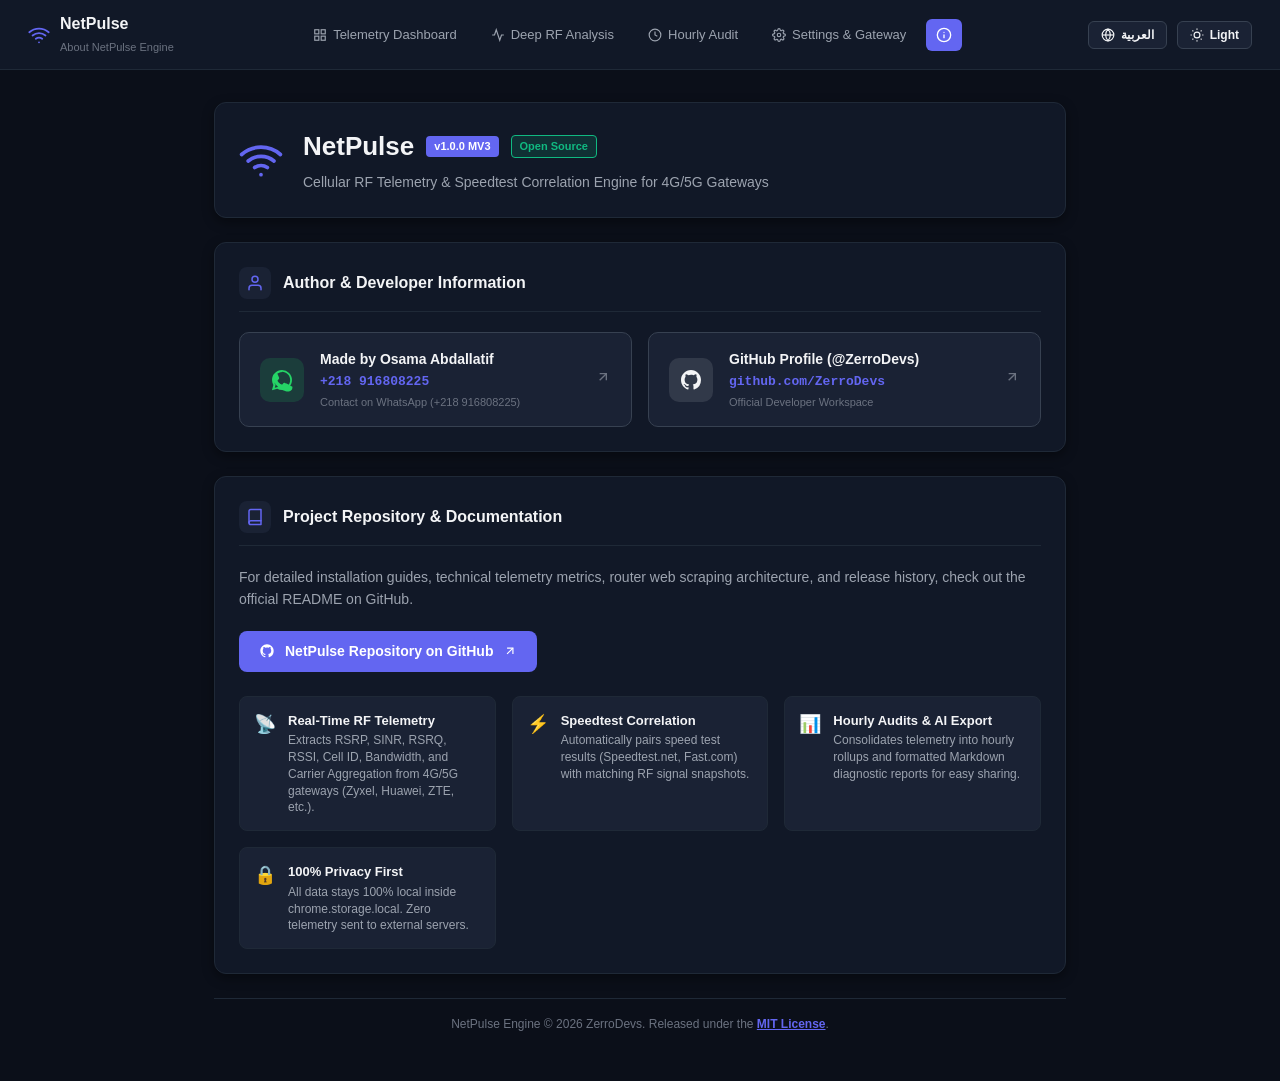
==== about/about.html @ 339d93a8 "feat: add documentation site, extension UI views, and update README" ====
<!DOCTYPE html>
<html lang="en" dir="ltr" data-theme="dark">
<head>
  <meta charset="UTF-8">
  <meta name="viewport" content="width=device-width, initial-scale=1.0">
  <title>NetPulse - About &amp; Developer Info</title>
  <link rel="stylesheet" href="about.css">
</head>
<body>
  <div class="app-layout">
    <!-- Top Navigation Bar -->
    <header class="topbar">
      <div class="topbar-left">
        <div class="topbar-brand">
          <svg class="brand-svg" viewBox="0 0 24 24" width="22" height="22" fill="none" stroke="#6366f1" stroke-width="2" stroke-linecap="round" stroke-linejoin="round">
            <path d="M5 12.55a11 11 0 0 1 14.08 0"></path>
            <path d="M1.42 9a16 16 0 0 1 21.16 0"></path>
            <path d="M8.53 16.11a6 6 0 0 1 6.95 0"></path>
            <line x1="12" y1="20" x2="12.01" y2="20"></line>
          </svg>
          <div class="brand-text">
            <span class="brand-title" data-i18n="brand_name">NetPulse</span>
            <span class="brand-sub" data-i18n="about_title">About NetPulse Engine</span>
          </div>
        </div>
      </div>

      <!-- Navigation Links -->
      <nav class="topbar-nav">
        <a href="../dashboard/dashboard.html" class="nav-link">
          <svg viewBox="0 0 24 24" width="14" height="14" fill="none" stroke="currentColor" stroke-width="2">
            <rect x="3" y="3" width="7" height="7"></rect>
            <rect x="14" y="3" width="7" height="7"></rect>
            <rect x="14" y="14" width="7" height="7"></rect>
            <rect x="3" y="14" width="7" height="7"></rect>
          </svg>
          <span data-i18n="nav_dashboard">Telemetry Dashboard</span>
        </a>
        <a href="../analysis/analysis.html" class="nav-link">
          <svg viewBox="0 0 24 24" width="14" height="14" fill="none" stroke="currentColor" stroke-width="2">
            <polyline points="22 12 18 12 15 21 9 3 6 12 2 12"></polyline>
          </svg>
          <span data-i18n="nav_analysis">Deep RF Analysis</span>
        </a>
        <a href="../history/history.html" class="nav-link">
          <svg viewBox="0 0 24 24" width="14" height="14" fill="none" stroke="currentColor" stroke-width="2">
            <circle cx="12" cy="12" r="10"></circle>
            <polyline points="12 6 12 12 16 14"></polyline>
          </svg>
          <span data-i18n="nav_history">Hourly Audit</span>
        </a>
        <a href="../options/options.html" class="nav-link">
          <svg viewBox="0 0 24 24" width="14" height="14" fill="none" stroke="currentColor" stroke-width="2">
            <circle cx="12" cy="12" r="3"></circle>
            <path d="M19.4 15a1.65 1.65 0 0 0 .33 1.82l.06.06a2 2 0 0 1 0 2.83 2 2 0 0 1-2.83 0l-.06-.06a1.65 1.65 0 0 0-1.82-.33 1.65 1.65 0 0 0-1 1.51V21a2 2 0 0 1-2 2 2 2 0 0 1-2-2v-.09A1.65 1.65 0 0 0 9 19.4a1.65 1.65 0 0 0-1.82.33l-.06.06a2 2 0 0 1-2.83 0 2 2 0 0 1 0-2.83l.06-.06a1.65 1.65 0 0 0 .33-1.82 1.65 1.65 0 0 0-1.51-1H3a2 2 0 0 1-2-2 2 2 0 0 1 2-2h.09A1.65 1.65 0 0 0 4.6 9a1.65 1.65 0 0 0-.33-1.82l-.06-.06a2 2 0 0 1 0-2.83 2 2 0 0 1 2.83 0l.06.06a1.65 1.65 0 0 0 1.82.33H9a1.65 1.65 0 0 0 1-1.51V3a2 2 0 0 1 2-2 2 2 0 0 1 2 2v.09a1.65 1.65 0 0 0 1 1.51 1.65 1.65 0 0 0 1.82-.33l.06-.06a2 2 0 0 1 2.83 0 2 2 0 0 1 0 2.83l-.06.06a1.65 1.65 0 0 0-.33 1.82V9a1.65 1.65 0 0 0 1.51 1H21a2 2 0 0 1 2 2 2 2 0 0 1-2 2h-.09a1.65 1.65 0 0 0-1.51 1z"></path>
          </svg>
          <span data-i18n="nav_options">Settings &amp; Gateway</span>
        </a>
        <a href="about.html" class="nav-link nav-link-active nav-link-icon-only" title="About &amp; Developer Info" data-i18n-title="nav_about">
          <svg viewBox="0 0 24 24" width="16" height="16" fill="none" stroke="currentColor" stroke-width="2" stroke-linecap="round" stroke-linejoin="round">
            <circle cx="12" cy="12" r="10"></circle>
            <line x1="12" y1="16" x2="12" y2="12"></line>
            <line x1="12" y1="8" x2="12.01" y2="8"></line>
          </svg>
        </a>
      </nav>

      <div class="topbar-actions">
        <!-- Language Switcher -->
        <button id="btn-lang-toggle" class="btn-toggle-switch" type="button" title="Switch Language / تبديل اللغة">
          <svg viewBox="0 0 24 24" width="14" height="14" fill="none" stroke="currentColor" stroke-width="2">
            <circle cx="12" cy="12" r="10"></circle>
            <line x1="2" y1="12" x2="22" y2="12"></line>
            <path d="M12 2a15.3 15.3 0 0 1 4 10 15.3 15.3 0 0 1-4 10 15.3 15.3 0 0 1-4-10 15.3 15.3 0 0 1 4-10z"></path>
          </svg>
          <span id="lang-toggle-text">العربية</span>
        </button>

        <!-- Theme Toggle -->
        <button id="btn-theme-toggle" class="btn-toggle-switch" type="button" title="Toggle Dark/Light Mode">
          <svg id="theme-icon-sun" viewBox="0 0 24 24" width="14" height="14" fill="none" stroke="currentColor" stroke-width="2">
            <circle cx="12" cy="12" r="5"></circle>
            <line x1="12" y1="1" x2="12" y2="3"></line>
            <line x1="12" y1="21" x2="12.01" y2="23"></line>
            <line x1="4.22" y1="4.22" x2="5.64" y2="5.64"></line>
            <line x1="18.36" y1="18.36" x2="19.78" y2="19.78"></line>
            <line x1="1" y1="12" x2="3" y2="12"></line>
            <line x1="21" y1="12" x2="23" y2="12"></line>
            <line x1="4.22" y1="19.78" x2="5.64" y2="18.36"></line>
            <line x1="18.36" y1="5.64" x2="19.78" y2="4.22"></line>
          </svg>
          <span id="theme-label-text">Light</span>
        </button>
      </div>
    </header>

    <!-- Main Container -->
    <main class="main-content">
      <!-- Hero Header -->
      <div class="about-hero-card">
        <div class="hero-brand-badge">
          <svg class="hero-brand-svg" viewBox="0 0 24 24" width="44" height="44" fill="none" stroke="#6366f1" stroke-width="2" stroke-linecap="round" stroke-linejoin="round">
            <path d="M5 12.55a11 11 0 0 1 14.08 0"></path>
            <path d="M1.42 9a16 16 0 0 1 21.16 0"></path>
            <path d="M8.53 16.11a6 6 0 0 1 6.95 0"></path>
            <line x1="12" y1="20" x2="12.01" y2="20"></line>
          </svg>
          <div class="hero-titles">
            <div class="hero-title-row">
              <h1 class="hero-title" data-i18n="brand_name">NetPulse</h1>
              <span class="version-badge" data-i18n="about_version_badge">v1.0.0 MV3</span>
              <span class="status-badge" data-i18n="about_opensource_badge">Open Source</span>
            </div>
            <p class="hero-subtitle" data-i18n="about_subtitle">Cellular RF Telemetry &amp; Speedtest Correlation Engine for 4G/5G Gateways</p>
          </div>
        </div>
      </div>

      <!-- Author Card Section -->
      <section class="card author-card">
        <div class="card-header">
          <div class="card-header-icon icon-author">
            <svg viewBox="0 0 24 24" width="18" height="18" fill="none" stroke="currentColor" stroke-width="2" stroke-linecap="round" stroke-linejoin="round">
              <path d="M20 21v-2a4 4 0 0 0-4-4H8a4 4 0 0 0-4 4v2"></path>
              <circle cx="12" cy="7" r="4"></circle>
            </svg>
          </div>
          <h2 class="card-title" data-i18n="author_section_title">Author &amp; Developer Information</h2>
        </div>

        <div class="author-details-grid">
          <!-- Made by Osama Abdallatif (Clickable WhatsApp link) -->
          <a href="https://wa.me/218916808225" target="_blank" rel="noopener noreferrer" class="author-tile whatsapp-tile">
            <div class="tile-icon icon-wa">
              <!-- WhatsApp SVG Icon -->
              <svg viewBox="0 0 24 24" width="24" height="24" fill="currentColor">
                <path d="M12.012 2c-5.506 0-9.989 4.478-9.99 9.984 0 1.762.459 3.48 1.332 5.001l-1.416 5.169 5.291-1.387c1.472.802 3.13 1.224 4.78 1.225h.004c5.506 0 9.989-4.478 9.99-9.984 0-2.667-1.038-5.175-2.925-7.062a9.924 9.924 0 0 0-7.056-2.946zm0 1.834c4.498 0 8.156 3.657 8.157 8.154 0 2.181-.849 4.23-2.392 5.772a8.106 8.106 0 0 1-5.765 2.41h-.003c-1.393 0-2.766-.363-3.972-1.05l-.284-.163-2.951.773.787-2.873-.185-.294a8.125 8.125 0 0 1-1.246-4.397c0-4.497 3.659-8.154 8.154-8.154zm4.675 11.758c-.198-.1-.1.171-1.637-.591-.796-.39-1.378-.456-1.959.418-.582.873-.756 1.09-.931 1.09-.174 0-.38-.073-1.077-.374-1.258-.541-2.453-1.616-3.32-2.943-.377-.577-.101-.871.121-1.094.22-.22.488-.57.732-.855.244-.284.325-.487.487-.824.163-.337.082-.631-.041-.876-.123-.245-1.09-2.628-1.493-3.598-.393-.97-.792-.838-1.09-.853-.284-.015-.611-.015-.938-.015-.327 0-.858.123-1.307.612-.449.49-1.714 1.674-1.714 4.08 0 2.406 1.755 4.73 2.001 5.058.245.328 3.456 5.278 8.373 7.4 1.17.505 2.083.807 2.795 1.033 1.174.373 2.242.32 3.088.194.943-.141 2.898-1.185 3.307-2.328.409-1.144.409-2.124.286-2.328-.123-.205-.449-.328-.938-.573z"/>
              </svg>
            </div>
            <div class="tile-info">
              <span class="tile-label" data-i18n="author_made_by">Made by Osama Abdallatif</span>
              <span class="tile-value mono">+218 916808225</span>
              <span class="tile-sub" data-i18n="author_whatsapp">Contact on WhatsApp (+218 916808225)</span>
            </div>
            <div class="tile-action">
              <svg viewBox="0 0 24 24" width="16" height="16" fill="none" stroke="currentColor" stroke-width="2">
                <line x1="7" y1="17" x2="17" y2="7"></line>
                <polyline points="7 7 17 7 17 17"></polyline>
              </svg>
            </div>
          </a>

          <!-- GitHub Profile ZerroDevs -->
          <a href="https://github.com/ZerroDevs" target="_blank" rel="noopener noreferrer" class="author-tile github-tile">
            <div class="tile-icon icon-gh">
              <!-- GitHub SVG Icon -->
              <svg viewBox="0 0 24 24" width="24" height="24" fill="currentColor">
                <path fill-rule="evenodd" clip-rule="evenodd" d="M12 2C6.477 2 2 6.484 2 12.017c0 4.425 2.865 8.18 6.839 9.504.5.092.682-.217.682-.483 0-.237-.008-.868-.013-1.703-2.782.605-3.369-1.343-3.369-1.343-.454-1.158-1.11-1.466-1.11-1.466-.908-.62.069-.608.069-.608 1.003.07 1.53 1.032 1.53 1.032.892 1.53 2.341 1.088 2.91.832.092-.647.35-1.088.636-1.338-2.22-.253-4.555-1.113-4.555-4.951 0-1.093.39-1.988 1.029-2.688-.103-.253-.446-1.272.098-2.65 0 0 .84-.27 2.75 1.026A9.564 9.564 0 0112 6.844c.85.004 1.705.115 2.504.337 1.909-1.296 2.747-1.027 2.747-1.027.546 1.379.202 2.398.1 2.651.64.7 1.028 1.595 1.028 2.688 0 3.848-2.339 4.695-4.566 4.943.359.309.678.92.678 1.855 0 1.338-.012 2.419-.012 2.747 0 .268.18.58.688.482A10.019 10.019 0 0022 12.017C22 6.484 17.522 2 12 2z"/>
              </svg>
            </div>
            <div class="tile-info">
              <span class="tile-label" data-i18n="author_github">GitHub Profile (@ZerroDevs)</span>
              <span class="tile-value mono">github.com/ZerroDevs</span>
              <span class="tile-sub" data-i18n="author_github_sub">Official Developer Workspace</span>
            </div>
            <div class="tile-action">
              <svg viewBox="0 0 24 24" width="16" height="16" fill="none" stroke="currentColor" stroke-width="2">
                <line x1="7" y1="17" x2="17" y2="7"></line>
                <polyline points="7 7 17 7 17 17"></polyline>
              </svg>
            </div>
          </a>
        </div>
      </section>

      <!-- Repository & Extension Description Section -->
      <section class="card repo-card">
        <div class="card-header">
          <div class="card-header-icon icon-repo">
            <svg viewBox="0 0 24 24" width="18" height="18" fill="none" stroke="currentColor" stroke-width="2" stroke-linecap="round" stroke-linejoin="round">
              <path d="M4 19.5A2.5 2.5 0 0 1 6.5 17H20"></path>
              <path d="M6.5 2H20v20H6.5A2.5 2.5 0 0 1 4 19.5v-15A2.5 2.5 0 0 1 6.5 2z"></path>
            </svg>
          </div>
          <h2 class="card-title" data-i18n="repo_section_title">Project Repository &amp; Documentation</h2>
        </div>

        <p class="repo-desc" data-i18n="repo_readme_text">
          For detailed installation guides, technical telemetry metrics, router web scraping architecture, and release history, check out the official README on GitHub.
        </p>

        <!-- Clickable Repository Link Button -->
        <div class="repo-cta-row">
          <a href="https://github.com/ZerroDevs/NetPulse" target="_blank" rel="noopener noreferrer" class="btn btn-primary btn-repo">
            <svg viewBox="0 0 24 24" width="16" height="16" fill="currentColor">
              <path fill-rule="evenodd" clip-rule="evenodd" d="M12 2C6.477 2 2 6.484 2 12.017c0 4.425 2.865 8.18 6.839 9.504.5.092.682-.217.682-.483 0-.237-.008-.868-.013-1.703-2.782.605-3.369-1.343-3.369-1.343-.454-1.158-1.11-1.466-1.11-1.466-.908-.62.069-.608.069-.608 1.003.07 1.53 1.032 1.53 1.032.892 1.53 2.341 1.088 2.91.832.092-.647.35-1.088.636-1.338-2.22-.253-4.555-1.113-4.555-4.951 0-1.093.39-1.988 1.029-2.688-.103-.253-.446-1.272.098-2.65 0 0 .84-.27 2.75 1.026A9.564 9.564 0 0112 6.844c.85.004 1.705.115 2.504.337 1.909-1.296 2.747-1.027 2.747-1.027.546 1.379.202 2.398.1 2.651.64.7 1.028 1.595 1.028 2.688 0 3.848-2.339 4.695-4.566 4.943.359.309.678.92.678 1.855 0 1.338-.012 2.419-.012 2.747 0 .268.18.58.688.482A10.019 10.019 0 0022 12.017C22 6.484 17.522 2 12 2z"/>
            </svg>
            <span data-i18n="repo_link_label">NetPulse Repository on GitHub</span>
            <svg viewBox="0 0 24 24" width="14" height="14" fill="none" stroke="currentColor" stroke-width="2">
              <line x1="7" y1="17" x2="17" y2="7"></line>
              <polyline points="7 7 17 7 17 17"></polyline>
            </svg>
          </a>
        </div>

        <!-- Key Features List -->
        <div class="features-grid">
          <div class="feature-item">
            <span class="feature-icon">📡</span>
            <div class="feature-content">
              <strong data-i18n="feature_rf_title">Real-Time RF Telemetry</strong>
              <p data-i18n="feature_rf_desc">Extracts RSRP, SINR, RSRQ, RSSI, Cell ID, Bandwidth, and Carrier Aggregation from 4G/5G gateways (Zyxel, Huawei, ZTE, etc.).</p>
            </div>
          </div>

          <div class="feature-item">
            <span class="feature-icon">⚡</span>
            <div class="feature-content">
              <strong data-i18n="feature_speedtest_title">Speedtest Correlation</strong>
              <p data-i18n="feature_speedtest_desc">Automatically pairs speed test results (Speedtest.net, Fast.com) with matching RF signal snapshots.</p>
            </div>
          </div>

          <div class="feature-item">
            <span class="feature-icon">📊</span>
            <div class="feature-content">
              <strong data-i18n="feature_hourly_title">Hourly Audits &amp; AI Export</strong>
              <p data-i18n="feature_hourly_desc">Consolidates telemetry into hourly rollups and formatted Markdown diagnostic reports for easy sharing.</p>
            </div>
          </div>

          <div class="feature-item">
            <span class="feature-icon">🔒</span>
            <div class="feature-content">
              <strong data-i18n="feature_privacy_title">100% Privacy First</strong>
              <p data-i18n="feature_privacy_desc">All data stays 100% local inside chrome.storage.local. Zero telemetry sent to external servers.</p>
            </div>
          </div>
        </div>
      </section>

      <!-- Footer Info -->
      <footer class="about-footer">
        <p data-i18n="about_footer_license">NetPulse Engine &copy; 2026 ZerroDevs. Released under the <a href="https://github.com/ZerroDevs/NetPulse/blob/main/LICENSE" target="_blank" rel="noopener noreferrer" class="license-link">MIT License</a>.</p>
      </footer>
    </main>
  </div>

  <script src="../shared/i18n.js"></script>
  <script src="about.js"></script>
</body>
</html>
---- about/about.css ----
/* ==========================================================================
   NetPulse - About & Author Page Stylesheet
   ========================================================================== */

:root {
  /* Color Palette - Dark Slate Matte (Default) */
  --bg-canvas: #0b0f19;
  --bg-card: #111827;
  --bg-subtle: #1a2234;
  --bg-input: #1f2937;
  --border-subtle: #1f2937;
  --border-medium: #374151;
  --border-focus: #6366f1;

  /* Typography */
  --text-primary: #f3f4f6;
  --text-secondary: #9ca3af;
  --text-muted: #6b7280;
  --font-mono: ui-monospace, SFMono-Regular, Menlo, Monaco, Consolas, monospace;
  --font-sans: -apple-system, BlinkMacSystemFont, "Segoe UI", Roboto, Helvetica, Arial, sans-serif;

  /* Solid Accents */
  --accent-primary: #6366f1;
  --accent-primary-hover: #4f46e5;
  --accent-emerald: #10b981;
  --accent-blue: #3b82f6;
  --accent-indigo: #6366f1;
  --accent-cyan: #06b6d4;
  --accent-amber: #f59e0b;
  --accent-rose: #f43f5e;
  --accent-whatsapp: #25d366;
  --accent-github: #f0f6fc;

  /* Shadows */
  --shadow-card: 0 4px 12px rgba(0, 0, 0, 0.4);
  --shadow-float: 0 8px 24px rgba(0, 0, 0, 0.6);
}

/* Light Theme - Soft Eye-Comfort Grey */
[data-theme="light"] {
  --bg-canvas: #dbe0e6;
  --bg-card: #eaedf1;
  --bg-subtle: #e2e6eb;
  --bg-input: #dbe0e6;
  --border-subtle: #bcc4cf;
  --border-medium: #9aa5b5;
  --border-focus: #4f46e5;

  --text-primary: #111827;
  --text-secondary: #283342;
  --text-muted: #536275;

  --shadow-card: 0 4px 12px rgba(0, 0, 0, 0.08);
  --shadow-float: 0 8px 24px rgba(0, 0, 0, 0.15);
}

* {
  box-sizing: border-box;
  margin: 0;
  padding: 0;
}

body {
  background-color: var(--bg-canvas);
  color: var(--text-primary);
  font-family: var(--font-sans);
  font-size: 14px;
  line-height: 1.5;
  min-height: 100vh;
}

.mono {
  font-family: var(--font-mono);
}

.app-layout {
  display: flex;
  flex-direction: column;
  min-height: 100vh;
}

/* Topbar */
.topbar {
  display: flex;
  align-items: center;
  justify-content: space-between;
  padding: 12px 28px;
  background-color: var(--bg-card);
  border-bottom: 1px solid var(--border-subtle);
  position: sticky;
  top: 0;
  z-index: 100;
}

.topbar-left {
  display: flex;
  align-items: center;
  gap: 16px;
}

.topbar-brand {
  display: flex;
  align-items: center;
  gap: 10px;
}

.brand-title {
  font-weight: 700;
  font-size: 16px;
  color: var(--text-primary);
  display: block;
}

.brand-sub {
  font-size: 11px;
  color: var(--text-muted);
}

.topbar-nav {
  display: flex;
  align-items: center;
  gap: 6px;
}

.nav-link {
  display: flex;
  align-items: center;
  gap: 6px;
  padding: 8px 14px;
  border-radius: 6px;
  color: var(--text-secondary);
  text-decoration: none;
  font-size: 13px;
  font-weight: 500;
  transition: background-color 0.15s ease, color 0.15s ease;
}

.nav-link:hover {
  background-color: var(--bg-subtle);
  color: var(--text-primary);
}

.nav-link-active {
  background-color: var(--accent-primary);
  color: #ffffff !important;
}

.nav-link-icon-only {
  padding: 8px 10px;
}

.topbar-actions {
  display: flex;
  align-items: center;
  gap: 10px;
}

.btn-toggle-switch {
  display: inline-flex;
  align-items: center;
  gap: 6px;
  padding: 6px 12px;
  background-color: var(--bg-subtle);
  border: 1px solid var(--border-medium);
  border-radius: 6px;
  color: var(--text-primary);
  font-size: 12px;
  font-weight: 600;
  cursor: pointer;
  transition: border-color 0.15s ease, background-color 0.15s ease;
}

.btn-toggle-switch:hover {
  border-color: var(--accent-primary);
  background-color: var(--bg-card);
}

/* Main Content Area */
.main-content {
  flex: 1;
  max-width: 900px;
  width: 100%;
  margin: 0 auto;
  padding: 32px 24px;
  display: flex;
  flex-direction: column;
  gap: 24px;
}

/* Hero Card */
.about-hero-card {
  background-color: var(--bg-card);
  border: 1px solid var(--border-subtle);
  border-radius: 12px;
  padding: 24px;
  box-shadow: var(--shadow-card);
}

.hero-brand-badge {
  display: flex;
  align-items: center;
  gap: 20px;
}

.hero-titles {
  display: flex;
  flex-direction: column;
  gap: 6px;
}

.hero-title-row {
  display: flex;
  align-items: center;
  gap: 12px;
}

.hero-title {
  font-size: 26px;
  font-weight: 800;
  color: var(--text-primary);
}

.version-badge {
  padding: 2px 8px;
  background-color: var(--accent-primary);
  color: #ffffff;
  font-size: 11px;
  font-weight: 700;
  border-radius: 4px;

}

.status-badge {
  padding: 2px 8px;
  background-color: rgba(16, 185, 129, 0.15);
  color: var(--accent-emerald);
  border: 1px solid var(--accent-emerald);
  font-size: 11px;
  font-weight: 700;
  border-radius: 4px;
}

.hero-subtitle {
  font-size: 14px;
  color: var(--text-secondary);
}

/* Card Container */
.card {
  background-color: var(--bg-card);
  border: 1px solid var(--border-subtle);
  border-radius: 12px;
  padding: 24px;
  box-shadow: var(--shadow-card);
}

.card-header {
  display: flex;
  align-items: center;
  gap: 12px;
  margin-bottom: 20px;
  padding-bottom: 12px;
  border-bottom: 1px solid var(--border-subtle);
}

.card-header-icon {
  width: 32px;
  height: 32px;
  border-radius: 8px;
  display: flex;
  align-items: center;
  justify-content: center;
  background-color: var(--bg-subtle);
  color: var(--accent-primary);
}

.card-title {
  font-size: 16px;
  font-weight: 700;
  color: var(--text-primary);
}

/* Author Details Grid */
.author-details-grid {
  display: grid;
  grid-template-columns: repeat(auto-fit, minmax(280px, 1fr));
  gap: 16px;
}

.author-tile {
  display: flex;
  align-items: center;
  gap: 16px;
  padding: 16px 20px;
  background-color: var(--bg-subtle);
  border: 1px solid var(--border-medium);
  border-radius: 10px;
  text-decoration: none;
  color: var(--text-primary);
  transition: transform 0.15s ease, border-color 0.15s ease, background-color 0.15s ease;
}

.author-tile:hover {
  transform: translateY(-2px);
  border-color: var(--accent-primary);
  background-color: var(--bg-input);
}

.tile-icon {
  width: 44px;
  height: 44px;
  border-radius: 10px;
  display: flex;
  align-items: center;
  justify-content: center;
  flex-shrink: 0;
}

.whatsapp-tile .tile-icon {
  background-color: rgba(37, 211, 102, 0.15);
  color: var(--accent-whatsapp);
}

.github-tile .tile-icon {
  background-color: rgba(255, 255, 255, 0.1);
  color: var(--text-primary);
}

.tile-info {
  display: flex;
  flex-direction: column;
  gap: 2px;
  flex: 1;
}

.tile-label {
  font-size: 14px;
  font-weight: 700;
  color: var(--text-primary);
}

.tile-value {
  font-size: 13px;
  color: var(--accent-primary);
  font-weight: 600;
}

.tile-sub {
  font-size: 11px;
  color: var(--text-muted);
}

.tile-action {
  color: var(--text-muted);
  transition: color 0.15s ease, transform 0.15s ease;
}

.author-tile:hover .tile-action {
  color: var(--accent-primary);
  transform: translate(2px, -2px);
}

/* Repository Section */
.repo-desc {
  font-size: 14px;
  color: var(--text-secondary);
  line-height: 1.6;
  margin-bottom: 20px;
}

.repo-cta-row {
  margin-bottom: 24px;
}

.btn-primary {
  display: inline-flex;
  align-items: center;
  gap: 10px;
  padding: 10px 20px;
  background-color: var(--accent-primary);
  color: #ffffff;
  border: none;
  border-radius: 8px;
  font-size: 14px;
  font-weight: 600;
  text-decoration: none;
  cursor: pointer;
  transition: background-color 0.15s ease;
}

.btn-primary:hover {
  background-color: var(--accent-primary-hover);
}

/* Features Grid */
.features-grid {
  display: grid;
  grid-template-columns: repeat(auto-fit, minmax(240px, 1fr));
  gap: 16px;
  margin-top: 16px;
}

.feature-item {
  display: flex;
  align-items: flex-start;
  gap: 12px;
  padding: 14px;
  background-color: var(--bg-subtle);
  border: 1px solid var(--border-subtle);
  border-radius: 8px;
}

.feature-icon {
  font-size: 18px;
}

.feature-content strong {
  display: block;
  font-size: 13px;
  color: var(--text-primary);
  margin-bottom: 2px;
}

.feature-content p {
  font-size: 12px;
  color: var(--text-secondary);
  line-height: 1.4;
}

/* Footer */
.about-footer {
  text-align: center;
  padding: 16px 0;
  color: var(--text-muted);
  font-size: 12px;
  border-top: 1px solid var(--border-subtle);
}

.license-link {
  color: var(--accent-primary);
  text-decoration: underline;
  font-weight: 600;
  transition: color 0.15s ease;
}

.license-link:hover {
  color: var(--accent-primary-hover);
}

/* RTL Support */
[dir="rtl"] .hero-brand-badge {
  flex-direction: row;
}

[dir="rtl"] .author-tile {
  text-align: right;
}

[dir="rtl"] .author-tile:hover .tile-action {
  transform: translate(-2px, -2px);
}
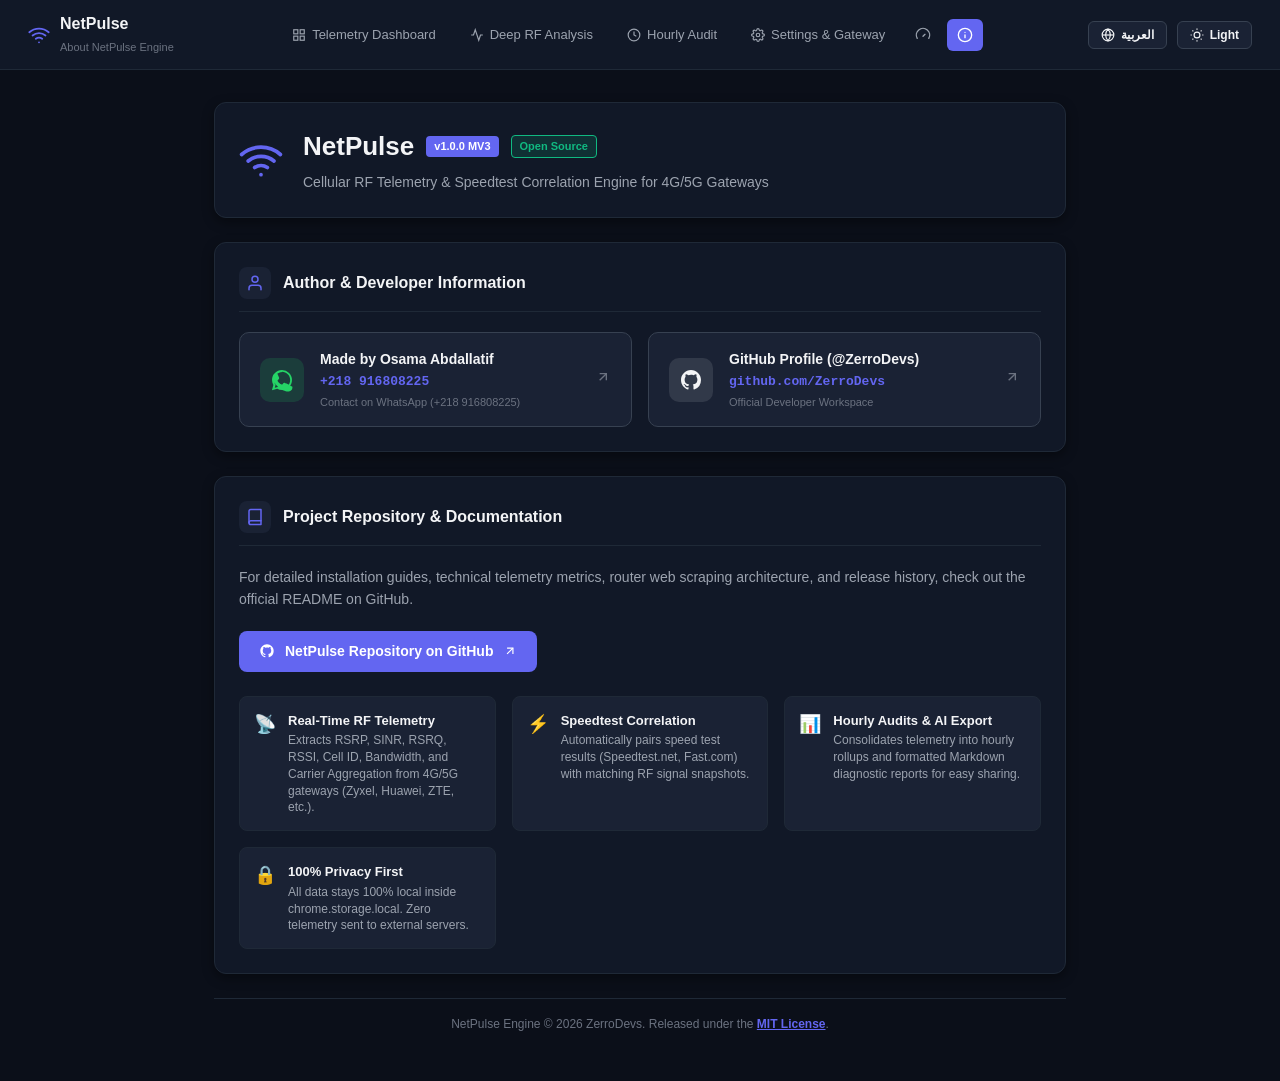
==== commit 5c76f581: "feat: introduce NetPulse telemetry dashboard and RF performance extension components" ====
--- a/about/about.html
+++ b/about/about.html
@@ -56,6 +56,12 @@
           </svg>
           <span data-i18n="nav_options">Settings &amp; Gateway</span>
         </a>
+        <a href="../speedtest/speedtest.html" class="nav-link nav-link-icon-only" title="NetPulse Mini Speedtest" data-i18n-title="nav_speedtest">
+          <svg viewBox="0 0 24 24" width="16" height="16" fill="none" stroke="currentColor" stroke-width="2" stroke-linecap="round" stroke-linejoin="round">
+            <path d="M12 14l3-3"></path>
+            <path d="M3.34 17a10 10 0 1 1 17.32 0"></path>
+          </svg>
+        </a>
         <a href="about.html" class="nav-link nav-link-active nav-link-icon-only" title="About &amp; Developer Info" data-i18n-title="nav_about">
           <svg viewBox="0 0 24 24" width="16" height="16" fill="none" stroke="currentColor" stroke-width="2" stroke-linecap="round" stroke-linejoin="round">
             <circle cx="12" cy="12" r="10"></circle>
